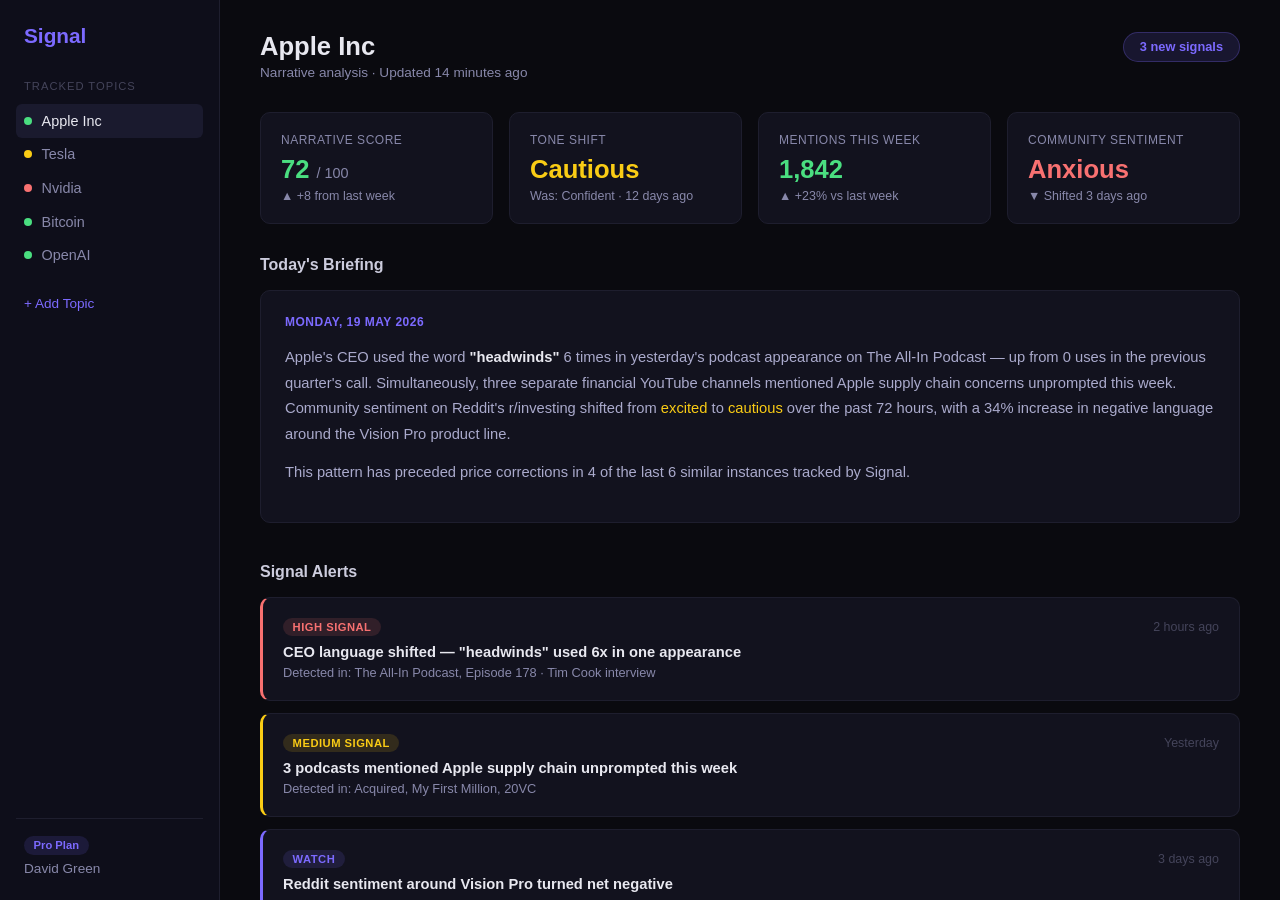
==== dashboard.html @ 823fca4f "add demo dashboard" ====
<!DOCTYPE html>
<html lang="en">
  <head>
    <meta charset="UTF-8" />
    <meta name="viewport" content="width=device-width, initial-scale=1.0" />
    <title>Signal — Dashboard</title>
    <link rel="stylesheet" href="dashboard.css" />
  </head>
  <body>

    <div class="app">

      <!-- SIDEBAR -->
      <aside class="sidebar">
        <div class="sidebar-logo">Signal</div>
        <nav class="sidebar-nav">
          <p class="nav-label">Tracked Topics</p>
          <ul>
            <li class="active">
              <span class="dot green"></span> Apple Inc
            </li>
            <li>
              <span class="dot yellow"></span> Tesla
            </li>
            <li>
              <span class="dot red"></span> Nvidia
            </li>
            <li>
              <span class="dot green"></span> Bitcoin
            </li>
            <li>
              <span class="dot green"></span> OpenAI
            </li>
          </ul>
          <a href="#" class="add-topic">+ Add Topic</a>
        </nav>
        <div class="sidebar-footer">
          <div class="plan-badge">Pro Plan</div>
          <p>David Green</p>
        </div>
      </aside>

      <!-- MAIN CONTENT -->
      <main class="main">

        <!-- TOP BAR -->
        <div class="topbar">
          <div>
            <h1 class="page-title">Apple Inc</h1>
            <p class="page-sub">Narrative analysis · Updated 14 minutes ago</p>
          </div>
          <div class="alert-badge">3 new signals</div>
        </div>

        <!-- SIGNAL SCORE -->
        <div class="score-row">
          <div class="score-card">
            <p class="score-label">Narrative Score</p>
            <p class="score-value positive">72 <span>/ 100</span></p>
            <p class="score-change">▲ +8 from last week</p>
          </div>
          <div class="score-card">
            <p class="score-label">Tone Shift</p>
            <p class="score-value neutral">Cautious</p>
            <p class="score-change">Was: Confident · 12 days ago</p>
          </div>
          <div class="score-card">
            <p class="score-label">Mentions This Week</p>
            <p class="score-value positive">1,842</p>
            <p class="score-change">▲ +23% vs last week</p>
          </div>
          <div class="score-card">
            <p class="score-label">Community Sentiment</p>
            <p class="score-value negative">Anxious</p>
            <p class="score-change">▼ Shifted 3 days ago</p>
          </div>
        </div>

        <!-- TODAY'S BRIEFING -->
        <div class="section">
          <h2 class="section-title">Today's Briefing</h2>
          <div class="briefing-card">
            <div class="briefing-date">Monday, 19 May 2026</div>
            <p class="briefing-text">
              Apple's CEO used the word <strong>"headwinds"</strong> 6 times in yesterday's podcast appearance on The All-In Podcast — up from 0 uses in the previous quarter's call. Simultaneously, three separate financial YouTube channels mentioned Apple supply chain concerns unprompted this week. Community sentiment on Reddit's r/investing shifted from <em>excited</em> to <em>cautious</em> over the past 72 hours, with a 34% increase in negative language around the Vision Pro product line.
            </p>
            <p class="briefing-text">
              This pattern has preceded price corrections in 4 of the last 6 similar instances tracked by Signal.
            </p>
          </div>
        </div>

        <!-- SIGNAL ALERTS -->
        <div class="section">
          <h2 class="section-title">Signal Alerts</h2>
          <div class="alerts-list">
            <div class="alert-card high">
              <div class="alert-header">
                <span class="alert-tag high">High Signal</span>
                <span class="alert-time">2 hours ago</span>
              </div>
              <p class="alert-title">CEO language shifted — "headwinds" used 6x in one appearance</p>
              <p class="alert-detail">Detected in: The All-In Podcast, Episode 178 · Tim Cook interview</p>
            </div>
            <div class="alert-card medium">
              <div class="alert-header">
                <span class="alert-tag medium">Medium Signal</span>
                <span class="alert-time">Yesterday</span>
              </div>
              <p class="alert-title">3 podcasts mentioned Apple supply chain unprompted this week</p>
              <p class="alert-detail">Detected in: Acquired, My First Million, 20VC</p>
            </div>
            <div class="alert-card low">
              <div class="alert-header">
                <span class="alert-tag low">Watch</span>
                <span class="alert-time">3 days ago</span>
              </div>
              <p class="alert-title">Reddit sentiment around Vision Pro turned net negative</p>
              <p class="alert-detail">Detected in: r/investing, r/apple · 847 posts analysed</p>
            </div>
          </div>
        </div>

        <!-- LANGUAGE TRENDS -->
        <div class="section">
          <h2 class="section-title">Language Trends — Last 30 Days</h2>
          <div class="trends-grid">
            <div class="trend-card rising">
              <p class="trend-word">"headwinds"</p>
              <p class="trend-stat">▲ 340% increase</p>
            </div>
            <div class="trend-card rising">
              <p class="trend-word">"supply chain"</p>
              <p class="trend-stat">▲ 128% increase</p>
            </div>
            <div class="trend-card falling">
              <p class="trend-word">"innovation"</p>
              <p class="trend-stat">▼ 44% decrease</p>
            </div>
            <div class="trend-card falling">
              <p class="trend-word">"excited"</p>
              <p class="trend-stat">▼ 61% decrease</p>
            </div>
            <div class="trend-card rising">
              <p class="trend-word">"competition"</p>
              <p class="trend-stat">▲ 89% increase</p>
            </div>
            <div class="trend-card stable">
              <p class="trend-word">"growth"</p>
              <p class="trend-stat">→ Stable</p>
            </div>
          </div>
        </div>

      </main>
    </div>

    <script src="dashboard.js"></script>
  </body>
</html>
---- dashboard.css ----
* {
  margin: 0;
  padding: 0;
  box-sizing: border-box;
}

body {
  font-family: -apple-system, BlinkMacSystemFont, 'Segoe UI', sans-serif;
  background: #0a0a0f;
  color: #e8e8f0;
  height: 100vh;
  overflow: hidden;
}

.app {
  display: flex;
  height: 100vh;
}

/* SIDEBAR */
.sidebar {
  width: 220px;
  min-width: 220px;
  background: #0e0e1a;
  border-right: 1px solid #1e1e2e;
  display: flex;
  flex-direction: column;
  padding: 1.5rem 1rem;
}

.sidebar-logo {
  font-size: 1.3rem;
  font-weight: 700;
  color: #7c6aff;
  margin-bottom: 2rem;
  padding-left: 0.5rem;
}

.nav-label {
  font-size: 0.7rem;
  text-transform: uppercase;
  letter-spacing: 1px;
  color: #44445a;
  margin-bottom: 0.75rem;
  padding-left: 0.5rem;
}

.sidebar-nav ul {
  list-style: none;
  margin-bottom: 1rem;
}

.sidebar-nav ul li {
  display: flex;
  align-items: center;
  gap: 0.6rem;
  padding: 0.55rem 0.5rem;
  border-radius: 6px;
  font-size: 0.9rem;
  color: #8888aa;
  cursor: pointer;
  transition: background 0.15s;
}

.sidebar-nav ul li:hover {
  background: #1a1a2e;
  color: #e8e8f0;
}

.sidebar-nav ul li.active {
  background: #1a1a2e;
  color: #e8e8f0;
}

.dot {
  width: 8px;
  height: 8px;
  border-radius: 50%;
  flex-shrink: 0;
}

.dot.green { background: #4ade80; }
.dot.yellow { background: #facc15; }
.dot.red { background: #f87171; }

.add-topic {
  display: block;
  text-decoration: none;
  color: #7c6aff;
  font-size: 0.85rem;
  padding: 0.5rem;
  border-radius: 6px;
  transition: background 0.15s;
}

.add-topic:hover {
  background: #1a1a2e;
}

.sidebar-footer {
  margin-top: auto;
  padding: 1rem 0.5rem 0;
  border-top: 1px solid #1e1e2e;
}

.plan-badge {
  display: inline-block;
  background: #7c6aff22;
  color: #7c6aff;
  font-size: 0.7rem;
  font-weight: 700;
  padding: 0.2rem 0.6rem;
  border-radius: 20px;
  margin-bottom: 0.4rem;
}

.sidebar-footer p {
  font-size: 0.85rem;
  color: #8888aa;
}

/* MAIN */
.main {
  flex: 1;
  overflow-y: auto;
  padding: 2rem 2.5rem;
}

/* TOPBAR */
.topbar {
  display: flex;
  justify-content: space-between;
  align-items: flex-start;
  margin-bottom: 2rem;
}

.page-title {
  font-size: 1.6rem;
  font-weight: 700;
}

.page-sub {
  font-size: 0.85rem;
  color: #8888aa;
  margin-top: 0.25rem;
}

.alert-badge {
  background: #7c6aff22;
  color: #7c6aff;
  font-size: 0.8rem;
  font-weight: 600;
  padding: 0.4rem 1rem;
  border-radius: 20px;
  border: 1px solid #7c6aff44;
}

/* SCORE ROW */
.score-row {
  display: grid;
  grid-template-columns: repeat(4, 1fr);
  gap: 1rem;
  margin-bottom: 2rem;
}

.score-card {
  background: #12121e;
  border: 1px solid #1e1e2e;
  border-radius: 10px;
  padding: 1.25rem;
}

.score-label {
  font-size: 0.75rem;
  color: #8888aa;
  text-transform: uppercase;
  letter-spacing: 0.5px;
  margin-bottom: 0.5rem;
}

.score-value {
  font-size: 1.6rem;
  font-weight: 700;
  margin-bottom: 0.3rem;
}

.score-value span {
  font-size: 0.9rem;
  font-weight: 400;
  color: #8888aa;
}

.score-value.positive { color: #4ade80; }
.score-value.negative { color: #f87171; }
.score-value.neutral  { color: #facc15; }

.score-change {
  font-size: 0.78rem;
  color: #8888aa;
}

/* SECTIONS */
.section {
  margin-bottom: 2.5rem;
}

.section-title {
  font-size: 1rem;
  font-weight: 600;
  margin-bottom: 1rem;
  color: #ccccdd;
}

/* BRIEFING */
.briefing-card {
  background: #12121e;
  border: 1px solid #1e1e2e;
  border-radius: 10px;
  padding: 1.5rem;
}

.briefing-date {
  font-size: 0.75rem;
  color: #7c6aff;
  font-weight: 600;
  margin-bottom: 1rem;
  text-transform: uppercase;
  letter-spacing: 0.5px;
}

.briefing-text {
  font-size: 0.92rem;
  color: #aaaacc;
  line-height: 1.75;
  margin-bottom: 0.75rem;
}

.briefing-text strong { color: #e8e8f0; }
.briefing-text em { color: #facc15; font-style: normal; font-weight: 500; }

/* ALERTS */
.alerts-list {
  display: flex;
  flex-direction: column;
  gap: 0.75rem;
}

.alert-card {
  background: #12121e;
  border: 1px solid #1e1e2e;
  border-radius: 10px;
  padding: 1.25rem;
  border-left: 3px solid transparent;
}

.alert-card.high   { border-left-color: #f87171; }
.alert-card.medium { border-left-color: #facc15; }
.alert-card.low    { border-left-color: #7c6aff; }

.alert-header {
  display: flex;
  justify-content: space-between;
  align-items: center;
  margin-bottom: 0.5rem;
}

.alert-tag {
  font-size: 0.7rem;
  font-weight: 700;
  text-transform: uppercase;
  letter-spacing: 0.5px;
  padding: 0.2rem 0.6rem;
  border-radius: 20px;
}

.alert-tag.high   { background: #f8717122; color: #f87171; }
.alert-tag.medium { background: #facc1522; color: #facc15; }
.alert-tag.low    { background: #7c6aff22; color: #7c6aff; }

.alert-time {
  font-size: 0.78rem;
  color: #44445a;
}

.alert-title {
  font-size: 0.92rem;
  font-weight: 600;
  color: #e8e8f0;
  margin-bottom: 0.3rem;
}

.alert-detail {
  font-size: 0.8rem;
  color: #8888aa;
}

/* LANGUAGE TRENDS */
.trends-grid {
  display: grid;
  grid-template-columns: repeat(3, 1fr);
  gap: 1rem;
}

.trend-card {
  background: #12121e;
  border: 1px solid #1e1e2e;
  border-radius: 10px;
  padding: 1.25rem;
}

.trend-word {
  font-size: 1.1rem;
  font-weight: 700;
  margin-bottom: 0.4rem;
}

.trend-stat {
  font-size: 0.82rem;
}

.trend-card.rising  .trend-stat { color: #4ade80; }
.trend-card.falling .trend-stat { color: #f87171; }
.trend-card.stable  .trend-stat { color: #8888aa; }
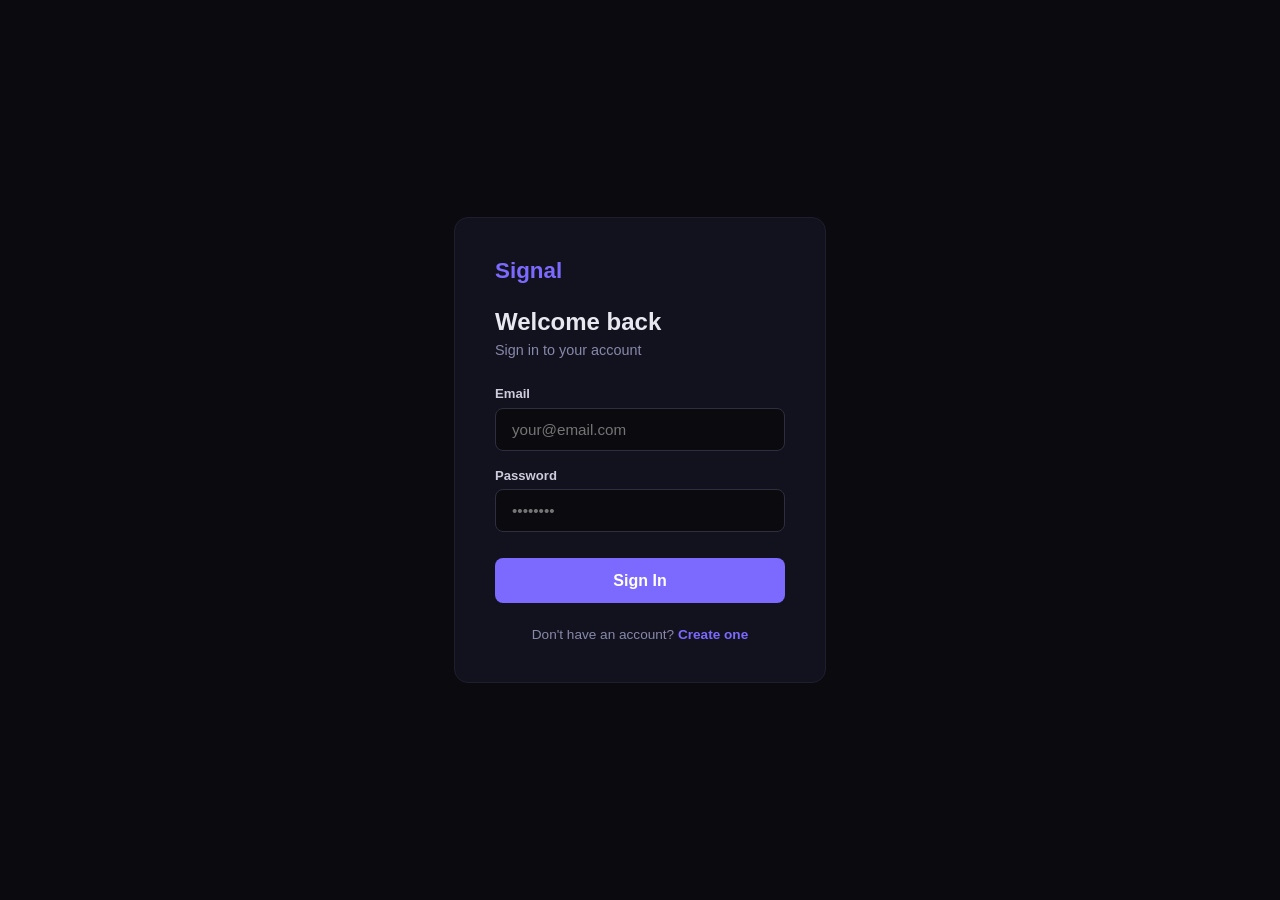
==== commit 38ed63bf: "Add SEO meta tags and dashboard auth gate" ====
--- a/dashboard.html
+++ b/dashboard.html
@@ -5,6 +5,11 @@
     <meta name="viewport" content="width=device-width, initial-scale=1.0" />
     <title>Signal — Dashboard</title>
     <link rel="stylesheet" href="dashboard.css" />
+    <script>
+      if (!localStorage.getItem('signal_token')) {
+        window.location.href = 'login.html';
+      }
+    </script>
   </head>
   <body>
 
@@ -152,6 +157,22 @@
           </div>
         </div>
 
+        <!-- AI ANALYSIS -->
+        <div class="section">
+          <h2 class="section-title">AI Narrative Analysis <span class="ai-badge">Powered by AI</span></h2>
+          <div id="ai-analysis">
+            <p class="loading">Analysing narrative...</p>
+          </div>
+        </div>
+
+        <!-- LIVE NEWS -->
+        <div class="section">
+          <h2 class="section-title">Live News Feed</h2>
+          <div id="news-list">
+            <p class="loading">Loading live news...</p>
+          </div>
+        </div>
+
       </main>
     </div>
 
--- a/dashboard.css
+++ b/dashboard.css
@@ -321,3 +321,154 @@
 .trend-card.rising  .trend-stat { color: #4ade80; }
 .trend-card.falling .trend-stat { color: #f87171; }
 .trend-card.stable  .trend-stat { color: #8888aa; }
+
+/* LIVE NEWS */
+.loading {
+  color: #8888aa;
+  font-size: 0.9rem;
+  padding: 1rem 0;
+}
+
+.news-card {
+  background: #12121e;
+  border: 1px solid #1e1e2e;
+  border-radius: 10px;
+  padding: 1.25rem;
+  margin-bottom: 0.75rem;
+  transition: border-color 0.2s;
+}
+
+.news-card:hover {
+  border-color: #7c6aff;
+}
+
+.news-meta {
+  display: flex;
+  justify-content: space-between;
+  margin-bottom: 0.5rem;
+}
+
+.news-source {
+  font-size: 0.75rem;
+  color: #7c6aff;
+  font-weight: 600;
+  text-transform: uppercase;
+  letter-spacing: 0.5px;
+}
+
+.news-date {
+  font-size: 0.75rem;
+  color: #44445a;
+}
+
+.news-title {
+  display: block;
+  font-size: 0.95rem;
+  font-weight: 600;
+  color: #e8e8f0;
+  text-decoration: none;
+  margin-bottom: 0.4rem;
+  line-height: 1.4;
+}
+
+.news-title:hover {
+  color: #7c6aff;
+}
+
+.news-desc {
+  font-size: 0.82rem;
+  color: #8888aa;
+  line-height: 1.5;
+}
+
+/* AI ANALYSIS */
+.ai-badge {
+  font-size: 0.7rem;
+  background: #7c6aff22;
+  color: #7c6aff;
+  padding: 0.2rem 0.6rem;
+  border-radius: 20px;
+  font-weight: 600;
+  vertical-align: middle;
+  margin-left: 0.5rem;
+}
+
+.ai-card {
+  background: #12121e;
+  border: 1px solid #7c6aff44;
+  border-radius: 10px;
+  padding: 1.5rem;
+}
+
+.ai-header {
+  display: flex;
+  justify-content: space-between;
+  align-items: center;
+  margin-bottom: 1rem;
+}
+
+.ai-sentiment {
+  font-size: 1.3rem;
+  font-weight: 700;
+}
+
+.ai-score {
+  font-size: 0.85rem;
+  color: #8888aa;
+}
+
+.ai-score strong {
+  color: #e8e8f0;
+}
+
+.ai-summary {
+  font-size: 0.92rem;
+  color: #aaaacc;
+  line-height: 1.75;
+  margin-bottom: 1.25rem;
+  padding-bottom: 1.25rem;
+  border-bottom: 1px solid #1e1e2e;
+}
+
+.ai-sections {
+  display: grid;
+  grid-template-columns: 1fr 1fr;
+  gap: 1.5rem;
+}
+
+.ai-label {
+  font-size: 0.72rem;
+  text-transform: uppercase;
+  letter-spacing: 0.5px;
+  color: #44445a;
+  font-weight: 600;
+  margin-bottom: 0.75rem;
+}
+
+.ai-list {
+  list-style: none;
+}
+
+.ai-list li {
+  font-size: 0.85rem;
+  color: #ccccdd;
+  padding: 0.3rem 0;
+  padding-left: 0.75rem;
+  border-left: 2px solid #7c6aff;
+  margin-bottom: 0.4rem;
+}
+
+.ai-tags {
+  display: flex;
+  flex-wrap: wrap;
+  gap: 0.5rem;
+}
+
+.ai-tag {
+  background: #1e1e2e;
+  color: #8888aa;
+  font-size: 0.8rem;
+  padding: 0.3rem 0.75rem;
+  border-radius: 20px;
+  border: 1px solid #2e2e3e;
+}
